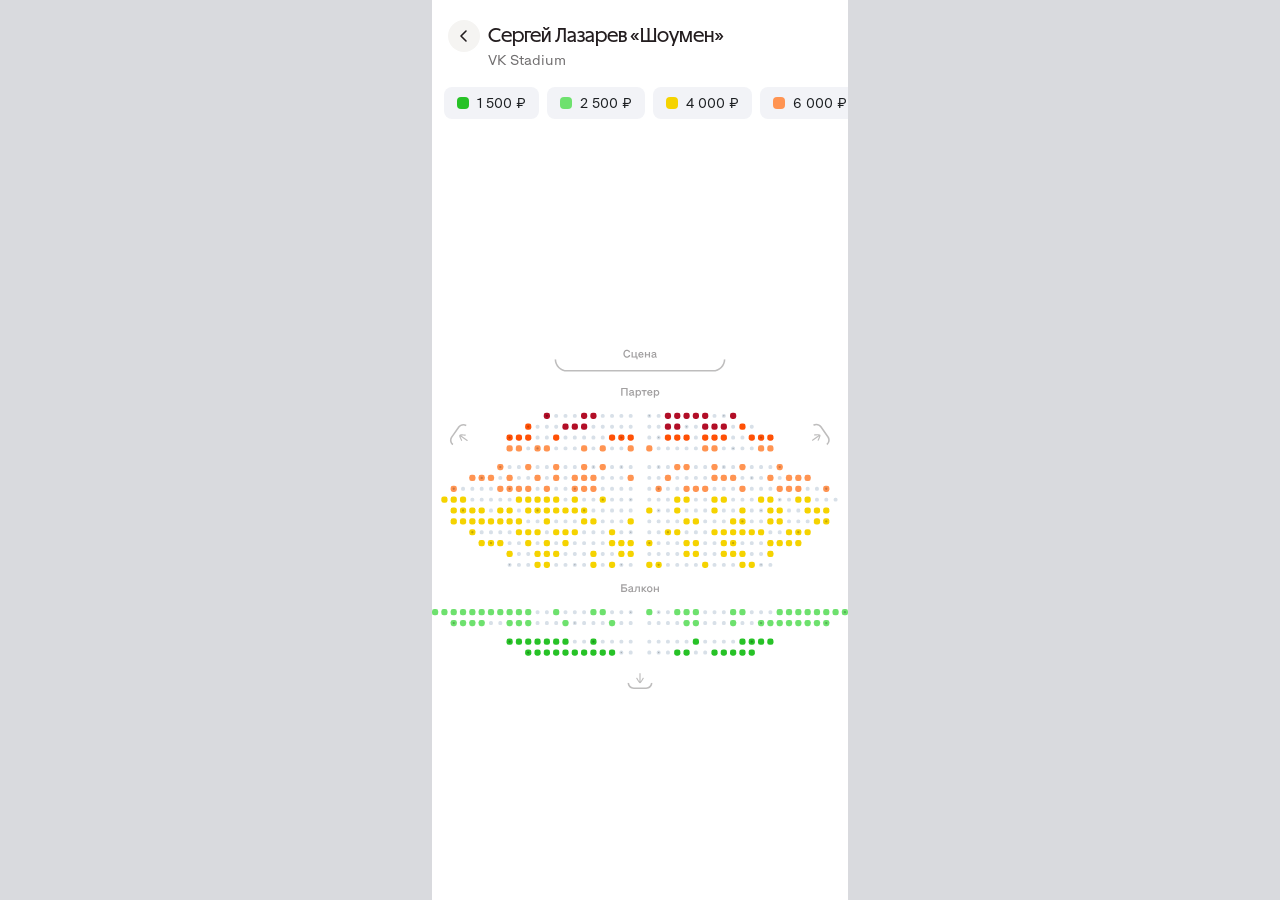
==== svklimenk3/index.html @ 6ba96b90 "Кружки на креслах с фото; копия прототипа в svklimenk3/ с фильтрами по ценам - js/photo-map.js: на к" ====
<!doctype html>
<html lang="ru">
<head>
    <meta charset="utf-8">
    <title>Схема зала — TLND-15971</title>
    <meta name="viewport" content="width=device-width, initial-scale=1, maximum-scale=1, user-scalable=no">
    <link rel="stylesheet" href="css/colors_and_type.css">
    <link rel="stylesheet" href="css/styles.css">
    <link rel="stylesheet" href="css/photos.css">
</head>
<body>
<div class="app">
    <!-- 1. Шапка -->
    <header class="header">
        <!-- заголовок -->
        <div class="title">
            <button class="icon-btn" type="button" aria-label="Назад"></button>
            <div class="title-text">
                <div class="ttl"></div>
                <div class="sub"></div>
            </div>
        </div>
        <!-- легенда цен = фильтр по ценам -->
        <div class="legend"></div>
    </header>

    <!-- 2. Схема зала (пан/зум) -->
    <div class="map-viewport">
        <div class="map-content">
            <!-- инлайн-SVG схемы инжектится из assets/hall.svg (вектор в DOM) -->
            <div class="hall-svg" role="img" aria-label="Схема зала"></div>
        </div>
    </div>

    <!-- 3. Шторка заказа: свёрнута — итог и «Оформить»; развёрнута — событие и список билетов над затемнением -->
    <div class="sheet-scrim"></div>
    <div class="sheet is-hidden">
        <div class="sheet-details">
            <div class="sheet-details-in">
                <button class="sheet-close" type="button" aria-label="Свернуть"></button>
                <div class="sheet-head">
                    <div class="sheet-title"></div>
                    <div class="sheet-meta">
                        <div class="sheet-date"></div>
                        <div class="sheet-venue"></div>
                    </div>
                </div>
                <div class="sheet-list"></div>
            </div>
        </div>
        <div class="sheet-total">
            <button class="sheet-sum" type="button" aria-expanded="false">
                <span class="sheet-tickets">
                    <span class="sheet-ico"></span>
                    <span class="sheet-count"></span>
                    <span class="sheet-chevron"></span>
                </span>
                <span class="sheet-amount"></span>
            </button>
            <button class="sheet-pay" type="button"><span>Оформить</span></button>
        </div>
    </div>
</div>

<script type="module" src="js/main.js"></script>
</body>
</html>
---- svklimenk3/css/colors_and_type.css ----
/* ============================================================
   Granit Design System — Foundation tokens (Light)
   Source: skill-granit-library/DESIGN.md (Granit Base Figma)
   ============================================================ */

/* ---------- Fonts ---------- */
@font-face {
  font-family: "Tercia";
  src: url("../fonts/Tercia-Light.otf") format("opentype");
  font-weight: 300;
  font-style: normal;
  font-display: swap;
}
@font-face {
  font-family: "Tercia";
  src: url("../fonts/Tercia-Regular.otf") format("opentype");
  font-weight: 400;
  font-style: normal;
  font-display: swap;
}
@font-face {
  font-family: "Statika";
  src: url("../fonts/Statika-Light.otf") format("opentype");
  font-weight: 300;
  font-style: normal;
  font-display: swap;
}
@font-face {
  font-family: "Statika";
  src: url("../fonts/Statika-Regular.otf") format("opentype");
  font-weight: 400;
  font-style: normal;
  font-display: swap;
}
@font-face {
  font-family: "Statika";
  src: url("../fonts/Statika-Medium.otf") format("opentype");
  font-weight: 500;
  font-style: normal;
  font-display: swap;
}
@font-face {
  font-family: "Statika";
  src: url("../fonts/Statika-Bold.otf") format("opentype");
  font-weight: 700;
  font-style: normal;
  font-display: swap;
}
@font-face {
  font-family: "Statika";
  src: url("../fonts/Statika-Black.otf") format("opentype");
  font-weight: 900;
  font-style: normal;
  font-display: swap;
}

:root {
  /* ---------- Font families ---------- */
  --font-serif: "Tercia", "Lora", Georgia, "Times New Roman", serif;
  --font-sans:  "Statika", "Inter", "Helvetica Neue", Arial, sans-serif;

  /* ---------- Text (Light) ---------- */
  --text-primary:           #231d1f;
  --text-secondary:         #706e6f;
  --text-tertiary:          #a2a0a1;
  --text-inverted:          #fafafa;
  --text-positive:          #2ab22a;
  --text-negative:          #e5402e;
  --text-warning:           #f59400;
  --text-link:              #208ef5;
  --text-link-inverted:     #5abefa;
  --text-secondary-link:    #706e6f;

  /* ---------- Background (Light) ---------- */
  --bg-primary:             #ffffff;
  --bg-primary-elevated:    #fafafa;
  --bg-secondary:           #f5f4f2;
  --bg-secondary-elevated:  #ffffff;
  --bg-modal:               #ffffff;
  --bg-inverted:            #231d1f;
  --bg-overlay:             rgba(15, 15, 15, 0.50);
  --bg-stroke:              rgba(162, 162, 162, 0.50);
  --bg-stroke-disabled:     rgba(162, 162, 162, 0.25);

  /* ---------- Brand ---------- */
  --brand-mts:              #ff0032;
  --brand-mts-money:        #8f8fff;
  --brand-mts-money-text:   #7878d6;
  --brand-mts-money-stroke: #e3e3ff;

  /* Ticketland brand gradient (cover, hero) */
  --brand-grad-cover:       linear-gradient(90deg, #7d0a5f 0%, #c30a57 100%);
  --brand-grad-hero:        linear-gradient(135deg, #4e0a76 0%, #c30a57 45%, #ff5005 100%);
  --brand-pink:             #c30a57;
  --brand-plum:             #7d0a5f;
  --brand-wine:             #2d0514;

  /* ---------- Icons (Light) ---------- */
  --icon-primary:           #231d1f;
  --icon-secondary:         #a2a0a1;
  --icon-tertiary:          #bebdbd;
  --icon-inverted:          #fafafa;

  /* ---------- Controls (Light) ---------- */
  --ctrl-primary:           #ff5005; /* CTA orange */
  --ctrl-primary-hover:     #ff6a2b;
  --ctrl-primary-press:     #c32d0a;
  --ctrl-secondary:         #f5f4f2;
  --ctrl-secondary-hover:   #ececea;
  --ctrl-active:            #2d0514;
  --ctrl-inactive:          rgba(162, 160, 161, 0.20);
  --ctrl-stroke:            #a2a0a1;
  --ctrl-alternative:       #ffffff;

  /* ---------- Accent (Light) ---------- */
  --accent-active:          #0887ff;
  --accent-positive:        #27c227;
  --accent-warning:         #fa9b0a;
  --accent-negative:        #ff5005;

  /* ---------- Badges (Light) ---------- */
  --badge-neutral:          #f5f4f2;
  --badge-sapphire:         #bfebff;
  --badge-emerald:          #c1f5c1;
  --badge-citrine:          #fff3a6;
  --badge-garnet:           #ffccd4;
  --badge-amethyst:         #dec5ed;
  --badge-topaz:            #fae7d2;
  --badge-ruby:             #e5beda;
  --badge-amber:            #ebcec0;
  --badge-light:            rgba(242, 243, 247, 0.70);
  --badge-dark:             rgba(42, 42, 42, 0.50);

  /* ---------- Constant scale (used in charts & illustration) ---------- */
  --gs-900: #000000; --gs-800: #1d2023; --gs-700: #2c3135; --gs-600: #434a51;
  --gs-500: #626c77; --gs-400: #969fa8; --gs-300: #bbc1c7; --gs-200: #e2e5eb;
  --gs-100: #f2f3f7; --gs-0:   #ffffff;

  --ruby-900:  #7d0a5f; --ruby-700: #a80d80; --ruby-500: #e317b7; --ruby-300: #e06ec3; --ruby-100: #e5beda;
  --gar-900:   #6e140f; --gar-700:  #b20e27; --gar-500:  #e32441; --gar-300:  #f591a0; --gar-100:  #ffccd4;
  --amb-900:   #8e2209; --amb-700:  #c32d0a; --amb-500:  #ff5005; --amb-300:  #ff9452; --amb-100:  #ebcec0;
  --top-900:   #743c0c; --top-700:  #b86404; --top-500:  #fa9b0a; --top-300:  #f0bf87; --top-100:  #fae7d2;
  --cit-900:   #765e0a; --cit-700:  #c29500; --cit-500:  #f5d300; --cit-300:  #ffe64b; --cit-100:  #fff3a6;
  --eme-900:   #1c631c; --eme-700:  #289a28; --eme-500:  #27c227; --eme-300:  #6ee16e; --eme-100:  #c1f5c1;
  --sap-900:   #0d4d73; --sap-700:  #0277bd; --sap-500:  #0887ff; --sap-300:  #5abefa; --sap-100:  #bfebff;
  --ame-900:   #4e0a76; --ame-700:  #7304b5; --ame-500:  #a000ff; --ame-300:  #bc7be3; --ame-100:  #dec5ed;

  /* ---------- Brand gradients ---------- */
  --grad-garnet-darker:    linear-gradient(135deg, #2d0514 0%, #b20e27 100%);
  --grad-amber-darker:     linear-gradient(135deg, #2d0514 0%, #c32d0a 100%);
  --grad-ruby-amber:       linear-gradient(135deg, #7d0a5f 0%, #c32d0a 100%);
  --grad-amethyst-amber:   linear-gradient(135deg, #a000ff 0%, #ff5005 100%);
  --grad-amethyst-garnet:  linear-gradient(135deg, #a000ff 0%, #f591a0 100%);
  --grad-ruby-garnet:      linear-gradient(135deg, #e317b7 0%, #f591a0 100%);
  --grad-amber:            linear-gradient(135deg, #c32d0a 0%, #ff9452 100%);
  --grad-amber-topaz-dark: linear-gradient(135deg, #ff5005 0%, #fa9b0a 100%);
  --grad-amber-topaz-lt:   linear-gradient(135deg, #ff9452 0%, #f0c887 50%, #fae7d2 100%);
  --grad-garnet-citrine:   linear-gradient(135deg, #f591a0 0%, #ffe64b 100%);
  --grad-topaz-citrine:    linear-gradient(135deg, #fa9b0a 0%, #ffe64b 50%, #fff3a6 100%);
  --grad-citrine:          linear-gradient(135deg, #ffe64b 0%, #fff3a6 100%);
  --grad-topaz:            linear-gradient(135deg, #f0c887 0%, #fae7d2 100%);
  --grad-topaz-lighter:    linear-gradient(135deg, #fae7d2 0%, #fdf9f5 100%);

  /* ---------- Shadows (2-layer; base #231d1f) ---------- */
  --shadow-lowest:        0 4px 16px 0 rgba(35,29,31,0.04), 0 0 6px 0 rgba(35,29,31,0.04);
  --shadow-low:           0 8px 20px 0 rgba(35,29,31,0.06), 0 4px 24px 0 rgba(35,29,31,0.04);
  --shadow-middle:        0 8px 20px 0 rgba(35,29,31,0.06), 0 4px 24px 0 rgba(35,29,31,0.04);
  --shadow-high:          0 18px 20px 0 rgba(35,29,31,0.08), 0 6px 24px 0 rgba(35,29,31,0.06);
  --shadow-upper-middle:  0 -8px 24px 0 rgba(35,29,31,0.06), 0 -2px 24px 0 rgba(35,29,31,0.04);

  /* ---------- Radii ---------- */
  --r-2:   2px;   /* favicon glyph chip */
  --r-4:   4px;
  --r-8:   8px;
  --r-12: 12px;   /* small cards, inputs */
  --r-16: 16px;   /* event/movie cards */
  --r-20: 20px;
  --r-24: 24px;   /* modals, banners */
  --r-32: 32px;
  --r-full: 9999px; /* pill buttons, badges, search */

  /* ---------- Spacing scale (multiples of 4) ---------- */
  --s-2:  2px;  --s-4:  4px;  --s-6:  6px;  --s-8:  8px;
  --s-12: 12px; --s-16: 16px; --s-20: 20px; --s-24: 24px;
  --s-32: 32px; --s-40: 40px; --s-48: 48px; --s-56: 56px;
  --s-64: 64px; --s-80: 80px; --s-96: 96px; --s-120: 120px;

  /* ---------- Background blur ---------- */
  --blur-overlay: 50px;   /* full-page overlays */
  --blur-chip:    15px;   /* badges, floating buttons */

  /* ---------- Layout grid ---------- */
  --grid-desktop-max: 1920px;
  --grid-desktop-cols: 12;
  --grid-desktop-gutter: 36px;
  --grid-mobile-gutter: 16px;
  --grid-mobile-margin: 16px;

  /* ---------- Type tokens (Desktop) ---------- */
  --fs-h1: 56px;    --lh-h1: 63px;
  --fs-h2: 40px;    --lh-h2: 45px;
  --fs-h3: 24px;    --lh-h3: 27px;
  --fs-h4: 20px;    --lh-h4: 22.5px;
  --fs-sub: 20px;   --lh-sub: 30px;
  --fs-p1: 20px;    --lh-p1: 30px;
  --fs-p2: 16px;    --lh-p2: 24px;
  --fs-p3: 14px;    --lh-p3: 21px;
  --fs-c1: 12px;    --lh-c1: 18px;
  --fs-c2: 10px;    --lh-c2: 15px;
  --fs-promo1: 88px; --lh-promo1: 99px;
  --fs-promo2: 72px; --lh-promo2: 81px;
  --fs-promo3: 56px; --lh-promo3: 63px;
}

/* Mobile overrides (apply with media query when needed) */
@media (max-width: 768px) {
  :root {
    --fs-h1: 32px;  --lh-h1: 40px;
    --fs-h2: 24px;  --lh-h2: 27px;
    --fs-sub: 16px; --lh-sub: 24px;
  }
}

/* ============================================================
   Semantic typography classes (use directly or @extend)
   ============================================================ */
.gr-h1, h1 {
  font-family: var(--font-serif);
  font-weight: 400;
  font-size: var(--fs-h1);
  line-height: var(--lh-h1);
  color: var(--text-primary);
  letter-spacing: 0;
  margin: 0;
}
.gr-h2, h2 {
  font-family: var(--font-serif);
  font-weight: 400;
  font-size: var(--fs-h2);
  line-height: var(--lh-h2);
  color: var(--text-primary);
  margin: 0;
}
.gr-h3, h3 {
  font-family: var(--font-sans);
  font-weight: 500;
  font-size: var(--fs-h3);
  line-height: var(--lh-h3);
  letter-spacing: -0.5px;
  color: var(--text-primary);
  margin: 0;
}
.gr-h4, h4 {
  font-family: var(--font-sans);
  font-weight: 500;
  font-size: var(--fs-h4);
  line-height: var(--lh-h4);
  letter-spacing: -0.5px;
  color: var(--text-primary);
  margin: 0;
}
.gr-subtitle, .gr-sub-reg {
  font-family: var(--font-sans);
  font-weight: 400;
  font-size: var(--fs-sub);
  line-height: var(--lh-sub);
  color: var(--text-primary);
}
.gr-sub-med {
  font-family: var(--font-sans);
  font-weight: 500;
  font-size: var(--fs-sub);
  line-height: var(--lh-sub);
  color: var(--text-primary);
}
.gr-p1     { font: 400 var(--fs-p1)/var(--lh-p1) var(--font-sans); color: var(--text-primary); }
.gr-p1-med { font: 500 var(--fs-p1)/var(--lh-p1) var(--font-sans); color: var(--text-primary); }
.gr-p2, p  { font: 400 var(--fs-p2)/var(--lh-p2) var(--font-sans); color: var(--text-primary); margin: 0; }
.gr-p2-med { font: 500 var(--fs-p2)/var(--lh-p2) var(--font-sans); color: var(--text-primary); }
.gr-p3     { font: 400 var(--fs-p3)/var(--lh-p3) var(--font-sans); color: var(--text-primary); }
.gr-p3-med { font: 500 var(--fs-p3)/var(--lh-p3) var(--font-sans); color: var(--text-primary); }

.gr-c1     { font: 400 var(--fs-c1)/var(--lh-c1) var(--font-sans); color: var(--text-secondary); }
.gr-c1-med { font: 500 var(--fs-c1)/var(--lh-c1) var(--font-sans); color: var(--text-primary); }
.gr-c2     { font: 400 var(--fs-c2)/var(--lh-c2) var(--font-sans); color: var(--text-secondary); }
.gr-c2-med { font: 500 var(--fs-c2)/var(--lh-c2) var(--font-sans); color: var(--text-primary); letter-spacing: 0.02em; }

/* Tercia "Accent" — same sizes as P1-P3 but serif */
.gr-a1 { font: 400 var(--fs-p1)/var(--lh-p1) var(--font-serif); color: var(--text-primary); }
.gr-a2 { font: 400 var(--fs-p2)/var(--lh-p2) var(--font-serif); color: var(--text-primary); }
.gr-a3 { font: 400 var(--fs-p3)/var(--lh-p3) var(--font-serif); color: var(--text-primary); }

/* Uppercase variants — short labels only */
.gr-upp { text-transform: uppercase; letter-spacing: 0.02em; }

/* Promo (DEPRECATED — only for legacy hero blocks) */
.gr-promo1 { font: 400 var(--fs-promo1)/var(--lh-promo1) var(--font-serif); color: var(--text-primary); }
.gr-promo2 { font: 400 var(--fs-promo2)/var(--lh-promo2) var(--font-serif); color: var(--text-primary); }
.gr-promo3 { font: 400 var(--fs-promo3)/var(--lh-promo3) var(--font-serif); color: var(--text-primary); }

/* Base body */
html, body {
  font-family: var(--font-sans);
  color: var(--text-primary);
  background: var(--bg-primary);
  -webkit-font-smoothing: antialiased;
  text-rendering: optimizeLegibility;
}
a { color: var(--text-link); text-decoration: none; }
a:hover { text-decoration: underline; }
---- svklimenk3/css/styles.css ----
/* ============================================================
   Hall — схема зала (TLND-15971)
   Мобильный лейаут, max-width 416px, fluid.
   Значения из Figma (4902-80250) + токены Granit (colors_and_type.css).
   ============================================================ */

*, *::before, *::after { box-sizing: border-box; }

html, body {
    margin: 0;
    background: #d9dade;                 /* фон вокруг «телефона» */
    font-family: var(--font-sans);
    color: var(--text-primary);
    /* сглаживание шрифта на весь текст прототипа: свойства наследуются от корня, нигде не перебиваются */
    -webkit-font-smoothing: antialiased;
    -moz-osx-font-smoothing: grayscale;
    text-rendering: optimizeLegibility;
}

/* ---------- Каркас экрана ---------- */
.app {
    position: relative;
    width: 100%;
    max-width: 416px;
    height: 100dvh;
    margin: 0 auto;
    background: var(--bg-primary);
    display: flex;
    flex-direction: column;
    overflow: hidden;
    /* без внешней тени/свечения — в Figma её нет (пиксель-перфект) */
}

/* ============================================================
   1. Шапка
   ============================================================ */
/* Шапка — ПЛАВАЮЩИЙ оверлей над схемой (как шторка z16): схема уходит ПОД
   неё и заполняет весь вьюпорт. Абсолют сверху, непрозрачный фон. */
.header {
    position: absolute;
    top: 0;
    left: 0;
    right: 0;
    z-index: 5;
    background: var(--bg-primary);
    display: flex;
    flex-direction: column;
    gap: 16px;
    padding-bottom: 8px;
}

/* ---- 1.1 Заголовок ---- */
.title {
    display: flex;
    gap: 8px;
    align-items: flex-start;
    padding: 20px 16px 0;
    min-width: 0;
}
.icon-btn {
    flex: 0 0 auto;
    width: 32px;
    height: 32px;
    border: 0;
    padding: 0;
    border-radius: 999px;
    background: var(--ctrl-secondary);
    color: var(--icon-primary);
    display: inline-flex;
    align-items: center;
    justify-content: center;
    cursor: pointer;
    -webkit-tap-highlight-color: transparent;
    transition: background-color 150ms ease-out;
}
.icon-btn:active { background: var(--ctrl-secondary-hover); }

.title-text {
    flex: 1 1 auto;
    min-width: 0;
    display: flex;
    flex-direction: column;
    gap: 0;
}

/* заголовок — развёрнутый (serif, A1 20/30) */
.ttl {
    font-family: var(--font-serif);
    font-weight: 400;
    font-size: var(--fs-p1);          /* 20px */
    line-height: var(--lh-p1);        /* 30px */
    color: var(--text-primary);
    overflow: hidden;
    text-overflow: ellipsis;
    white-space: nowrap;
    flex: 0 1 auto;
    min-width: 0;
}

/* подзаголовок — площадка (P3 14/21) */
.sub {
    font: 400 var(--fs-p3)/var(--lh-p3) var(--font-sans);
    color: var(--text-secondary);
    overflow: hidden;
    text-overflow: ellipsis;
    white-space: nowrap;
}

/* ---- 1.2 Легенда цен (Hall price filter) ---- */
.legend {
    display: flex;
    flex-wrap: nowrap;
    gap: 8px;
    overflow-x: auto;
    scrollbar-width: none;
    padding: 0 12px 8px;
    scroll-padding-left: 12px;
}
.legend::-webkit-scrollbar { display: none; }
.legend .pill {
    flex: 0 0 auto;
    display: inline-flex;
    align-items: center;
    gap: 8px;
    height: 32px;
    padding: 8px 12px;
    background: #f2f3f7;                 /* background/secondary (MTS scale) */
    border: 1.5px solid transparent;    /* место под цветную обводку активной пилюли */
    border-radius: 8px;
    font: 400 14px/20px var(--font-sans);
    color: #1d2023;
    white-space: nowrap;
    cursor: pointer;                    /* пилюля = кликабельный фильтр цены */
    -webkit-tap-highlight-color: transparent;
    -webkit-appearance: none;
    appearance: none;
    transition: background 160ms cubic-bezier(0.2, 0, 0, 1),
                border-color 160ms cubic-bezier(0.2, 0, 0, 1);
}
/* Активный фильтр: цветная обводка в цвет тира (--ring), светлый фон. */
.legend .pill.active {
    background: #fff;
    border-color: var(--ring);
}
.legend .pill .sw {
    width: 12px;
    height: 12px;
    border-radius: 4px;
    flex: 0 0 auto;
}

/* ============================================================
   2. Схема зала (пан/зум)
   ============================================================ */
/* Схема — слой на ВЕСЬ вьюпорт (край в край, полная ширина и высота),
   абсолют inset:0, ПОД оверлеями (шапка z5, шторка z16). */
.map-viewport {
    position: absolute;
    inset: 0;
    z-index: 1;
    overflow: hidden;
    background: var(--bg-primary);
    touch-action: none;
    cursor: grab;
}
.map-viewport.grabbing { cursor: grabbing; }
.map-content {
    /* COVER: коробка заполняет весь вьюпорт; SVG внутри заполняет коробку.
       Аспект окна viewBox = аспекту коробки (считает JS) → SVG заполняет слой
       без леттербокса. Зум/пан идут через viewBox инлайн-SVG, а НЕ через CSS
       transform — здесь НЕТ will-change/translateZ/transform, иначе слой
       промоутится в GPU-текстуру и вектор мылит на зуме (композитинг). */
    position: absolute;
    inset: 0;
}
.map-content .hall-svg { display: block; width: 100%; height: 100%; }
/* инлайн-SVG схемы: заполняет box; зум через viewBox → всегда вектор */
.map-content .hall-svg svg {
    display: block;
    width: 100%;
    height: 100%;
    user-select: none;
    pointer-events: none;
}

/* --- Фильтр цены: бледнение невыбранных мест ---
   Активен ≥1 тир → на <svg> класс .filtering (см. updateFade в js/main.js).
   Бледнеют базовые 8×8-места схемы: доступные НЕ активных тиров и ВСЕ
   занятые (у занятого — оба rect: заливка + белая обводка, обе width=8),
   и вместе с ними кружки фото на этих креслах (.photo-dots).
   Места активного тира помечены .tier-active → остаются в полном цвете;
   их кружки закрыты увеличенными копиями, у копий свой кружок.
   Слои увеличения (.filter-layer) и выбора (.sel-layer) из бледнения ИСКЛЮЧЕНЫ,
   поэтому увеличенные копии и оранжевый маркер выбора не приглушаются. */
.map-content .hall-svg svg rect[width="8"],
.map-content .hall-svg svg .photo-dots circle { transition: opacity .18s ease; }
.map-content .hall-svg svg.filtering rect[width="8"],
.map-content .hall-svg svg.filtering .photo-dots circle { opacity: .25; }
.map-content .hall-svg svg.filtering rect[width="8"].tier-active { opacity: 1; }
.map-content .hall-svg svg.filtering .filter-layer rect[width="8"],
.map-content .hall-svg svg.filtering .sel-layer rect[width="8"] { opacity: 1; }

/* ============================================================
   3. Шторка заказа (Figma bottomsheet 4337:28517)
   ============================================================ */
.sheet-scrim {
    position: absolute;
    inset: 0;
    z-index: 15;
    background: rgba(29, 32, 35, .4);       /* Background/Overlay #1D202366 */
    opacity: 0;
    visibility: hidden;
    transition: opacity 250ms cubic-bezier(.2, .8, .2, 1), visibility 0s linear 250ms;
}
.sheet-scrim.is-shown {
    opacity: 1;
    visibility: visible;
    transition: opacity 250ms cubic-bezier(.2, .8, .2, 1), visibility 0s;
}

.sheet {
    position: absolute;
    left: 0;
    right: 0;
    bottom: 0;
    z-index: 16;
    display: flex;
    flex-direction: column;
    background: var(--bg-modal);
    border-radius: var(--r-16) var(--r-16) 0 0;
    box-shadow: 0 -8px 24px rgba(0, 0, 0, .06), 0 -2px 24px rgba(0, 0, 0, .04);   /* Shadows/Upper-middle */
    color: var(--gs-800);                   /* Text/Primary #1D2023 */
    touch-action: none;                     /* свайп вниз ловит js */
    transition: transform 250ms cubic-bezier(.2, .8, .2, 1), visibility 0s;
}
/* пустой заказ: шторка уезжает вниз целиком вместе с тенью (тень выходит на 32 px над краем) */
.sheet.is-hidden {
    transform: translateY(calc(100% + 32px));
    visibility: hidden;
    transition: transform 250ms cubic-bezier(.2, .8, .2, 1), visibility 0s linear 250ms;
}
.sheet.is-dragging { transition: none; }

/* верх развёрнутой шторки: высоту ставит js, в свёрнутой 0 */
.sheet-details {
    flex: 0 0 auto;
    height: 0;
    overflow: hidden;
    transition: height 250ms cubic-bezier(.2, .8, .2, 1);
}
.sheet-details-in {
    position: relative;                     /* опора крестика закрытия */
    height: 100%;
    display: flex;
    flex-direction: column;
    padding: 24px 20px 0;
}
.sheet-close {
    position: absolute;
    top: 20px;
    right: 20px;
    width: 32px;
    height: 32px;
    padding: 0;
    border: 0;
    border-radius: 6px;
    background: var(--gs-100);              /* Controls/Tertiary Active #F2F3F7 */
    display: flex;
    align-items: center;
    justify-content: center;
    cursor: pointer;
    -webkit-tap-highlight-color: transparent;
}
.sheet-head {
    flex: 0 0 auto;
    display: flex;
    flex-direction: column;
    gap: 2px;
    padding-bottom: 4px;
}
.sheet-title { font: 500 20px/24px var(--font-sans); }   /* H1 Mobile Comp */
.sheet-meta  { font: 400 17px/24px var(--font-sans); }   /* P1 Regular Comp */
/* только сжимается, не растягивается: иначе scrollHeight списка равен высоте шторки,
   и после удаления строки js не увидел бы, что содержимое стало ниже */
.sheet-list {
    flex: 0 1 auto;
    min-height: 0;
    overflow: hidden;
}
/* билеты не влезли в высоту шторки: список прокручивается сам. Только по классу: прокручиваемый
   блок с pan-y забирает вертикальный жест у браузера, и свайп шторки из списка оборвался бы pointercancel */
.sheet-list.is-scroll {
    overflow-y: auto;
    touch-action: pan-y;
}
.sheet-row {
    display: flex;
    align-items: flex-end;
    gap: 16px;
    padding: 12px 0;
    box-shadow: inset 0 -1px 0 rgba(188, 195, 208, .5);   /* Background/Stroke #BCC3D080, внутри высоты строки */
    transition: opacity 150ms ease-out;
}
.sheet-row:last-child { box-shadow: none; }
.sheet-row.is-leaving { opacity: 0; pointer-events: none; }
.sheet-seat { flex: 1 1 0; min-width: 0; font: 400 17px/24px var(--font-sans); }
.sheet-row-end { flex: 0 0 auto; display: flex; align-items: flex-end; gap: 8px; }
.sheet-price { font: 500 17px/24px var(--font-sans); white-space: nowrap; }
.sheet-clear {
    position: relative;
    flex: 0 0 auto;
    width: 24px;
    height: 24px;
    padding: 0;
    border: 0;
    background: transparent;
    display: block;
    cursor: pointer;
    -webkit-tap-highlight-color: transparent;
}
.sheet-clear::after { content: ''; position: absolute; inset: -10px; }   /* зона касания 44 × 44, глазу не видна */
.sheet-close svg, .sheet-clear svg, .sheet-ico svg, .sheet-chevron svg { display: block; }

/* итог: одинаков в свёрнутой и развёрнутой шторке, высота 124 */
.sheet-total {
    position: relative;
    flex: 0 0 auto;
    display: flex;
    flex-direction: column;
    gap: 16px;
    padding: 20px;
}
/* разделитель над итогом — только в развёрнутой; лежит на 1 px выше блока, как в макете */
.sheet-total::before {
    content: '';
    position: absolute;
    left: 0;
    right: 0;
    top: -1px;
    height: 1px;
    background: rgba(188, 195, 208, .5);
    opacity: 0;
    transition: opacity 250ms cubic-bezier(.2, .8, .2, 1);
}
.sheet.is-open .sheet-total::before { opacity: 1; }
.sheet-sum {
    display: flex;
    align-items: flex-start;
    justify-content: space-between;
    width: 100%;
    height: 24px;
    padding: 0;
    border: 0;
    background: transparent;
    color: inherit;
    cursor: pointer;
    -webkit-tap-highlight-color: transparent;
}
.sheet-tickets { display: flex; align-items: center; gap: 4px; font: 400 17px/24px var(--font-sans); white-space: nowrap; }
.sheet-ico     { width: 24px; height: 24px; }
.sheet-chevron { width: 16px; height: 16px; }
.sheet-amount  { font: 500 17px/24px var(--font-sans); white-space: nowrap; }
.sheet-pay {
    width: 100%;
    min-width: 256px;
    height: 44px;
    padding: 0 12px;
    border: 0;
    border-radius: var(--r-8);
    background: var(--brand-mts);           /* Controls/Primary Active #FF0032 */
    color: var(--gs-0);                     /* Constant/Greyscale 0 #FFFFFF */
    display: flex;
    align-items: center;
    justify-content: center;
    font: 500 17px/24px var(--font-sans);
    cursor: pointer;
    -webkit-tap-highlight-color: transparent;
}
.sheet-pay span { padding: 10px 8px; }
---- svklimenk3/css/photos.css ----
/* ============================================================
   Подсветка кресла и лайтбокс с фото.
   Подключается после css/styles.css.
   ============================================================ */

/* ---------- Подсветка кресла после «Показать на схеме»: контур в форме кресла цветом кресла и один ореол.
   color на .seat-hl ставит js: заливка кресла, оранжевый маркера у кресла в заказе.
   Середина прозрачная — белый зазор между креслом и контуром это просвет схемы.
   Касаний не принимает: тап сквозь контур — тап по креслу под ним.
   Размер и радиус угла контура — инлайн из js ---------- */
.seat-hl {
    position: absolute;
    left: 0;
    top: 0;
    pointer-events: none;
}
.seat-hl-ring,
.seat-hl-halo {
    position: absolute;
    left: 0;
    top: 0;
    box-sizing: border-box;
    border: 3px solid currentColor;   /* = HL_LINE в photo-map.js */
    transform: translate(-50%, -50%);
}
.seat-hl-halo { opacity: 0; }

/* ---------- Строка для экранного диктора: в раскладке не видна ---------- */
.photo-sr {
    position: absolute;
    width: 1px;
    height: 1px;
    margin: -1px;
    overflow: hidden;
    clip-path: inset(50%);
    white-space: nowrap;
}

/* ---------- Карточка выбранного места — макет «seat-preview», инстанс «Ticket preview» 4570:16932.
   Компонент 4569:16646: 328×80 в кадре 360 с отступами 16 — тянется по ширине экрана. Шрифт Statika вместо MTS Compact.
   Над свёрнутой шторкой с зазором 16 (макет: низ карточки 660, верх шторки 676; = CARD_GAP в js/photo-ui.js); bottom ставит js.
   Слой 14: над схемой (1) и шапкой (5), под затемнением (15), шторкой (16) и лайтбоксом (20).
   Спрятана — сдвинута вниз на свою высоту и зазор: верх вровень с верхом шторки, карточка целиком
   за шторкой (124 > 80); visibility — иначе над шторкой выглядывала бы тень.
   Выезд и уход — кривая и длительность шторки (.sheet в css/styles.css); в макете движения нет.
   overflow не обрезается: зона касания крестика выходит за край карточки ---------- */
.seat-card {
    position: absolute;
    left: 16px;
    right: 16px;
    bottom: 0;                                                    /* js: высота свёрнутой шторки + 8 */
    z-index: 14;
    display: flex;
    align-items: center;
    height: 80px;
    border-radius: var(--r-16);
    background: var(--bg-modal);                                 /* Background/Modal #FFFFFF */
    box-shadow: 0 8px 16px 0 #0000000A, 0 4px 24px 0 #0000000F;   /* Shadows/Middle; --shadow-middle проекта другой */
    color: var(--gs-800);                                         /* Text/Primary #1D2023; --text-primary проекта другой */
    /* --seat-card-from — ещё ниже на путь выезжающей шторки: при первом билете карточка стартует вместе с ней */
    transform: translateY(calc(100% + 16px + var(--seat-card-from, 0px)));
    visibility: hidden;
    pointer-events: none;
    transition: transform 250ms cubic-bezier(.2, .8, .2, 1), visibility 0s linear 250ms;
}
/* выезд из-под шторки; --seat-card-ms — длительность: при первом билете дольше шторки на столько же,
   во сколько длиннее путь, — на старте карточка и шторка едут с одной скоростью */
.seat-card.is-shown {
    transform: none;
    visibility: visible;
    pointer-events: auto;
    transition:
        transform var(--seat-card-ms, 250ms) cubic-bezier(.2, .8, .2, 1),
        visibility 0s;
}
/* мгновенный уход: шторка уезжает целиком */
.seat-card.is-instant { transition: none; }

/* Превью 120×80 (3:2, как фото 1440×960), фон Hall preview #FFFFFF — кнопка открытия лайтбокса.
   Своего скругления у превью в макете нет: левые углы срезает скругление карточки 16 (overflow-clip карточки).
   У карточки overflow не обрезается — иначе обрезалась бы зона касания крестика, — поэтому срез повторён
   скруглением левых углов превью: высота превью равна высоте карточки, углы совпадают */
.seat-card-photo {
    position: relative;
    flex: none;
    width: 120px;
    height: 80px;
    margin: 0;
    padding: 0;
    border: 0;
    border-radius: var(--r-16) 0 0 var(--r-16);
    overflow: hidden;
    background: var(--gs-0);
    cursor: pointer;
    -webkit-tap-highlight-color: transparent;
}
.seat-card-img {
    display: block;
    width: 100%;
    height: 100%;
    object-fit: cover;
    pointer-events: none;
    -webkit-user-drag: none;
}
/* «Развернуть» 24 — в 8 от верхнего и правого края превью, Constant/Greyscale 0 #FFFFFF */
.seat-card-expand {
    position: absolute;
    top: 8px;
    right: 8px;
    width: 24px;
    height: 24px;
    color: var(--gs-0);
    pointer-events: none;
}
.seat-card-expand svg,
.seat-card-close svg { display: block; }

/* Тексты: по бокам 16, между строками 2; P2 Comp 14/20 */
.seat-card-info {
    flex: 1 0 0;
    min-width: 0;
    display: flex;
    flex-direction: column;
    gap: 2px;
    padding: 0 16px;
    font: 400 14px/20px var(--font-sans);   /* P2 Regular Comp: Statika вместо MTS Compact */
    overflow-wrap: anywhere;
}
.seat-card-section { font-weight: 500; }    /* P2 Medium Comp */

/* Крестик 24 — в 8 от верхнего и правого края карточки, Icons/Secondary #8D969F, токена нет */
.seat-card-close {
    position: absolute;
    top: 8px;
    right: 8px;
    width: 24px;
    height: 24px;
    margin: 0;
    padding: 0;
    border: 0;
    background: transparent;
    color: #8D969F;
    cursor: pointer;
    -webkit-tap-highlight-color: transparent;
}
.seat-card-close::after { content: ''; position: absolute; inset: -10px; }   /* зона касания 44 × 44, глазу не видна */

/* ---------- Лайтбокс с фото: на весь экран поверх шапки (z 5) и нижнего блока (z 4).
   Значения — фрейм lightbox макета; MTS Compact заменён на Statika с параметрами макета ---------- */
.lb {
    position: absolute;
    inset: 0;
    z-index: 20;
    display: flex;
    flex-direction: column;
    background: var(--gs-900);              /* #000000 — Constant/Greyscale 900 */
    touch-action: none;                     /* жесты на фото считает js */
    user-select: none;
    /* закрыт: прозрачный; visibility гаснет после ухода */
    opacity: 0;
    visibility: hidden;
    transition: opacity 200ms cubic-bezier(.4, 0, 1, 1), visibility 0s linear 200ms;
}
.lb.is-open {
    opacity: 1;
    visibility: visible;
    transition: opacity 200ms cubic-bezier(.2, .8, .2, 1), visibility 0s linear 0s;
}
.lb-top {
    display: flex;
    justify-content: flex-end;
    padding: 8px;
}
.lb-close,
.lb-arrow {
    display: flex;
    align-items: center;
    justify-content: center;
    width: 44px;
    height: 44px;
    margin: 0;
    padding: 0;
    border: 0;
    background: transparent;
    cursor: pointer;
    -webkit-tap-highlight-color: transparent;
}
.lb-close {
    border-radius: var(--r-8);
    color: var(--text-inverted);            /* #FAFAFA — Text/Inverted */
}
.lb-close svg,
.lb-arrow svg { display: block; }

.lb-stage {
    position: relative;
    flex: 1 0 0;
    min-height: 0;
    overflow: hidden;                       /* приближенное фото обрезается краями области */
}
.lb-track,
.lb-slide {
    position: absolute;
    inset: 0;
}
.lb-slide {
    display: flex;
    align-items: center;                    /* фото по центру области по вертикали */
}
.lb-photo {
    position: relative;
    width: 100%;
    aspect-ratio: 3 / 2;                    /* не по макету: 3:2, как сами фото 1440×960 — без обрезки (в макете 16:9) */
    border-radius: var(--r-8);
    overflow: hidden;
    transform-origin: 0 0;                  /* сдвиг и масштаб щипка считаются от левого верхнего угла */
}
.lb-photo.is-zoomed { border-radius: 0; }
.lb-img {
    display: block;
    width: 100%;
    height: 100%;
    object-fit: cover;                      /* фото 3:2 в рамке 3:2 не обрезается; картинка других пропорций заполнит рамку */
    pointer-events: none;
    -webkit-user-drag: none;
}

/* Стрелки: иконка 24 в 12 px от края, зона касания 44: (44 − 24) / 2 = 10, кнопка в 12 − 10 = 2 px от края */
.lb-arrow {
    position: absolute;
    top: 50%;
    margin-top: -22px;
    color: var(--gs-0);                     /* #FFFFFF — Constant/Greyscale 0 */
}
.lb-arrow--prev { left: 2px; }
.lb-arrow--next { right: 2px; }
.lb-arrow.is-edge { opacity: .5; cursor: default; }

/* Низ лайтбокса — макет, кадр 4417:12680 (состояния 4416:12158, 4416:12228, 4417:12642), ширина 360:
   Button group — сверху 16, по бокам 20, между подписью и кнопками 20; снизу 16 — нижний отступ Content.
   Подпись и кнопки тянутся по ширине рамки (в макете 320 = 360 − 2 × 20) */
.lb-bottom {
    display: flex;
    flex-direction: column;
    gap: 20px;
    padding: 16px 20px;
}
/* Info: слева секция и «Ряд N место M», справа статус по нижней строке; по бокам 8.
   min-width: 0 у колонок — длинная секция переносится, а не распирает лайтбокс */
.lb-info {
    display: flex;
    align-items: flex-end;
    justify-content: space-between;
    padding: 0 8px;
    color: var(--text-inverted);            /* #FAFAFA — Text/Inverted */
    font: 400 14px/20px var(--font-sans);   /* P2 Regular Comp 14/20: Statika вместо MTS Compact */
    overflow-wrap: anywhere;
}
.lb-place {
    display: flex;
    flex: 1 0 0;
    flex-direction: column;
    min-width: 0;
}
.lb-section { font-weight: 500; }           /* P2 Medium Comp 14/20: Statika вместо MTS Compact */
.lb-status {
    flex: 1 0 0;
    min-width: 0;
    font-weight: 500;                       /* P2 Medium Comp 14/20 */
    text-align: right;
}
/* «В корзине» — кадр 4417:12642, узел 4417:12653: Accent/Positive Inverted #74DF8B, токена в проекте нет */
.lb-status.is-cart { color: #74DF8B; }
/* Кнопки столбиком через 8 */
.lb-actions {
    display: flex;
    flex-direction: column;
    gap: 8px;
}
.lb-add,
.lb-remove,
.lb-show {
    width: 100%;
    height: 44px;
    margin: 0;
    padding: 0 18px;                        /* 10 кнопки + 8 содержимого */
    border: 0;
    border-radius: var(--r-8);
    font: 500 17px/24px var(--font-sans);   /* P1 Medium Comp 17/24: Statika вместо MTS Compact */
    cursor: pointer;
    -webkit-tap-highlight-color: transparent;
}
.lb-add[hidden],
.lb-remove[hidden] { display: none; }
/* «Добавить в корзину» — кадр «свободно» 4416:12169; те же цвета у «Оформить» (.sheet-pay в css/styles.css) */
.lb-add {
    background: var(--brand-mts);           /* Controls/Primary Active #FF0032 */
    color: var(--gs-0);                     /* Constant/Greyscale 0 #FFFFFF */
}
/* Неактивная — кадр «занято» 4416:12241: заливка Controls/Inactive #BCC3D080 (--ctrl-inactive проекта другой),
   текст Text/Tertiary #969FA8 (= --gs-400; --text-tertiary проекта другой), непрозрачность кнопки 0,6 */
.lb-add:disabled {
    background: #BCC3D080;
    color: var(--gs-400);
    opacity: .6;
    cursor: default;
}
/* «Убрать из корзины» — кадр «в корзине», инстанс 4417:12655: заливка Constant/Greyscale 0 #FFFFFF,
   текст Text/Primary #1D2023 (= --gs-800; --text-primary проекта другой) */
.lb-remove {
    background: var(--gs-0);
    color: var(--gs-800);
}
/* «Показать на схеме» — текстовая, кадр 4416:12187: без заливки, текст Text/Inverted #FAFAFA */
.lb-show {
    background: transparent;
    color: var(--text-inverted);
}
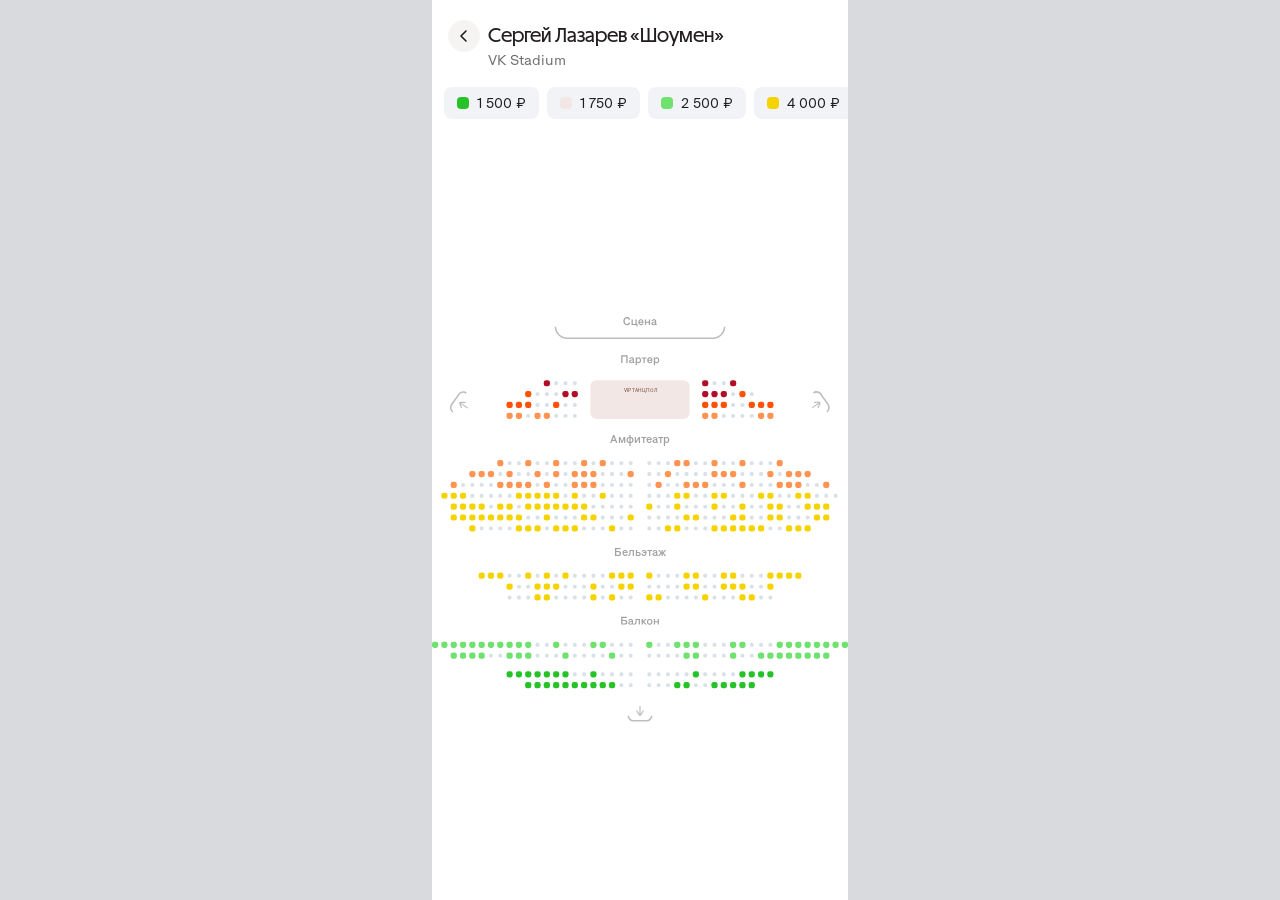
==== commit 14901705: "svklimenk3: секция «VIP Танцпол» с диалогом выбора количества, касания, стили по макету - Танцпол в " ====
--- a/svklimenk3/index.html
+++ b/svklimenk3/index.html
@@ -7,6 +7,7 @@
     <link rel="stylesheet" href="css/colors_and_type.css">
     <link rel="stylesheet" href="css/styles.css">
     <link rel="stylesheet" href="css/photos.css">
+    <link rel="stylesheet" href="css/seatless.css">
 </head>
 <body>
 <div class="app">
@@ -32,33 +33,10 @@
         </div>
     </div>
 
-    <!-- 3. Шторка заказа: свёрнута — итог и «Оформить»; развёрнута — событие и список билетов над затемнением -->
-    <div class="sheet-scrim"></div>
-    <div class="sheet is-hidden">
-        <div class="sheet-details">
-            <div class="sheet-details-in">
-                <button class="sheet-close" type="button" aria-label="Свернуть"></button>
-                <div class="sheet-head">
-                    <div class="sheet-title"></div>
-                    <div class="sheet-meta">
-                        <div class="sheet-date"></div>
-                        <div class="sheet-venue"></div>
-                    </div>
-                </div>
-                <div class="sheet-list"></div>
-            </div>
-        </div>
-        <div class="sheet-total">
-            <button class="sheet-sum" type="button" aria-expanded="false">
-                <span class="sheet-tickets">
-                    <span class="sheet-ico"></span>
-                    <span class="sheet-count"></span>
-                    <span class="sheet-chevron"></span>
-                </span>
-                <span class="sheet-amount"></span>
-            </button>
-            <button class="sheet-pay" type="button"><span>Оформить</span></button>
-        </div>
+    <!-- 3. Нижний блок: билеты + CTA -->
+    <div class="floating">
+        <div class="slider"><div class="slider-track"></div></div>
+        <button class="cta" type="button"></button>
     </div>
 </div>
 
--- a/svklimenk3/css/styles.css
+++ b/svklimenk3/css/styles.css
@@ -34,7 +34,7 @@
 /* ============================================================
    1. Шапка
    ============================================================ */
-/* Шапка — ПЛАВАЮЩИЙ оверлей над схемой (как шторка z16): схема уходит ПОД
+/* Шапка — ПЛАВАЮЩИЙ оверлей над схемой (как нижний блок z4): схема уходит ПОД
    неё и заполняет весь вьюпорт. Абсолют сверху, непрозрачный фон. */
 .header {
     position: absolute;
@@ -153,7 +153,7 @@
    2. Схема зала (пан/зум)
    ============================================================ */
 /* Схема — слой на ВЕСЬ вьюпорт (край в край, полная ширина и высота),
-   абсолют inset:0, ПОД оверлеями (шапка z5, шторка z16). */
+   абсолют inset:0, ПОД оверлеями (шапка z5, нижний блок z4). */
 .map-viewport {
     position: absolute;
     inset: 0;
@@ -186,194 +186,272 @@
 /* --- Фильтр цены: бледнение невыбранных мест ---
    Активен ≥1 тир → на <svg> класс .filtering (см. updateFade в js/main.js).
    Бледнеют базовые 8×8-места схемы: доступные НЕ активных тиров и ВСЕ
-   занятые (у занятого — оба rect: заливка + белая обводка, обе width=8),
-   и вместе с ними кружки фото на этих креслах (.photo-dots).
-   Места активного тира помечены .tier-active → остаются в полном цвете;
-   их кружки закрыты увеличенными копиями, у копий свой кружок.
+   занятые (у занятого — оба rect: заливка + белая обводка, обе width=8).
+   Места активного тира помечены .tier-active → остаются в полном цвете.
    Слои увеличения (.filter-layer) и выбора (.sel-layer) из бледнения ИСКЛЮЧЕНЫ,
    поэтому увеличенные копии и оранжевый маркер выбора не приглушаются. */
-.map-content .hall-svg svg rect[width="8"],
-.map-content .hall-svg svg .photo-dots circle { transition: opacity .18s ease; }
-.map-content .hall-svg svg.filtering rect[width="8"],
-.map-content .hall-svg svg.filtering .photo-dots circle { opacity: .25; }
+.map-content .hall-svg svg rect[width="8"] { transition: opacity .18s ease; }
+.map-content .hall-svg svg.filtering rect[width="8"] { opacity: .25; }
 .map-content .hall-svg svg.filtering rect[width="8"].tier-active { opacity: 1; }
 .map-content .hall-svg svg.filtering .filter-layer rect[width="8"],
 .map-content .hall-svg svg.filtering .sel-layer rect[width="8"] { opacity: 1; }
+/* Танцпол (.seatless) бледнеет так же, как места; при активном своём тире (.tier-active) — полный цвет */
+.map-content .hall-svg svg .seatless { transition: opacity .18s ease; }
+.map-content .hall-svg svg.filtering .seatless { opacity: .25; }
+.map-content .hall-svg svg.filtering .seatless.tier-active { opacity: 1; }
 
 /* ============================================================
-   3. Шторка заказа (Figma bottomsheet 4337:28517)
+   3. Нижний блок — билеты + CTA
    ============================================================ */
-.sheet-scrim {
-    position: absolute;
-    inset: 0;
-    z-index: 15;
-    background: rgba(29, 32, 35, .4);       /* Background/Overlay #1D202366 */
-    opacity: 0;
-    visibility: hidden;
-    transition: opacity 250ms cubic-bezier(.2, .8, .2, 1), visibility 0s linear 250ms;
-}
-.sheet-scrim.is-shown {
-    opacity: 1;
-    visibility: visible;
-    transition: opacity 250ms cubic-bezier(.2, .8, .2, 1), visibility 0s;
-}
-
-.sheet {
+/* Нижний блок — прозрачный оверлей над схемой (без белой подложки: низ схемы
+   виден под билетами/кнопкой). Карта под ним cover-заполняет полную высоту.
+   pointer-events: клики ловят только билеты/кнопка, пустоты — пропускают пан. */
+.floating {
     position: absolute;
     left: 0;
     right: 0;
     bottom: 0;
-    z-index: 16;
+    z-index: 4;
     display: flex;
     flex-direction: column;
-    background: var(--bg-modal);
-    border-radius: var(--r-16) var(--r-16) 0 0;
-    box-shadow: 0 -8px 24px rgba(0, 0, 0, .06), 0 -2px 24px rgba(0, 0, 0, .04);   /* Shadows/Upper-middle */
-    color: var(--gs-800);                   /* Text/Primary #1D2023 */
-    touch-action: none;                     /* свайп вниз ловит js */
-    transition: transform 250ms cubic-bezier(.2, .8, .2, 1), visibility 0s;
-}
-/* пустой заказ: шторка уезжает вниз целиком вместе с тенью (тень выходит на 32 px над краем) */
-.sheet.is-hidden {
-    transform: translateY(calc(100% + 32px));
-    visibility: hidden;
-    transition: transform 250ms cubic-bezier(.2, .8, .2, 1), visibility 0s linear 250ms;
-}
-.sheet.is-dragging { transition: none; }
-
-/* верх развёрнутой шторки: высоту ставит js, в свёрнутой 0 */
-.sheet-details {
+    /* «Bottomsheet / svklimenk3-cards» 4778:30275 (360×188): Tickets — сверху 16, слева 16, промежуток 8;
+       Button — сверху 16, по бокам 16, снизу 24. Отсюда: отступы блока 16 / 16 / 24, между лентой и кнопкой 16.
+       Заливки и подложки у компонента нет — схема видна сквозь блок */
+    gap: 16px;
+    padding: 16px 16px 24px;
+    background: none;
+    /* пустоты блока пропускают касания к схеме; ловят только билеты и кнопка (children ниже) */
+    pointer-events: none;
+}
+.floating > * { pointer-events: auto; }
+
+/* ---- 3.1 Галерея выбранных мест: КАРУСЕЛЬ (якорь активной зависит от позиции) ---- */
+/* .slider — вьюпорт карусели: overflow visible, чтобы соседние карточки выглядывали
+   краем (peek); финальный клип — на .app (max-width 416, hidden). Границы .slider
+   = границам CTA (тот же padded-контейнер .floating), поэтому активная карточка
+   выравнивается: первая — по левому краю, последняя — по правому, середина — по
+   центру галереи (сам расчёт сдвига трека — в js/main.js: anchorOffset/targetXFor). */
+.slider {
+    position: relative;
+    z-index: 2;             /* всё поддерево слайдера (билеты + их тени) рисуется ПОВЕРХ кнопки CTA (z-index 1).
+                               .slider-track имеет transform → создаёт свой stacking-context, поэтому z-index
+                               билетов (100/98) заскоуплены внутри .slider; чтобы тень активного билета легла
+                               НА кнопку, поднимаем весь .slider над .cta именно здесь, на уровне .floating.
+                               Стек всё равно кэпнут внутри .floating (z4 < header z5). */
+    width: 100%;            /* = ширина кнопки CTA (тот же padded-контейнер .floating) */
+    height: 80px;           /* = высота карточки билета (макет 4767:11622) */
+    overflow: visible;      /* соседи выглядывают краями (peek) */
+    pointer-events: none;   /* драг ловят сами карточки; пустоты пропускают пан схемы */
+    touch-action: none;
+}
+/* Трек — абсолютная лента карточек, двигается по X (follow-the-finger + пружина) */
+.slider-track {
+    position: absolute;
+    left: 0;
+    top: 0;
+    height: 100%;
+    display: flex;
+    align-items: center;
+    gap: 8px;               /* зазор между билетами */
+    will-change: transform;
+}
+/* Карточка билета — макет «Ticket preview / svklimenk3-cards» 4767:11622 (файл Z4wmhHaKhZMV8UI79y1a9Y).
+   Три типа, у каждого активная (Selected=True) и неактивная (Selected=False):
+     • место (Type=Seat 4767:11623 / 12836 / 12604 / 12844): часть зала, «Ряд N место M», цена;
+     • секция без места (Type=Seatless 4770:14091 / 14105 / 14099 / 14112): название секции
+       (переносится на вторую строку), цена;
+     • доп. инвентарь (Type=Gift 4770:14033 / 14046): название, вид, цена; фото нет никогда.
+   Обе белые: неактивная — тень Shadows/Neutral/Middle, активная — Shadows/Neutral/High.
+   Высота 80 у обоих состояний, радиус 16, содержимое обрезается по скруглению.
+   Ширина фиксированная: 280 с фото (.has-photo), 192 без фото.
+   MTS Compact заменён на Statika с размерами и начертаниями макета. */
+.ticket {
+    position: relative;                   /* z-index для peek-глубины; опора крестика */
+    pointer-events: auto;
+    touch-action: none;
+    box-sizing: border-box;
     flex: 0 0 auto;
-    height: 0;
-    overflow: hidden;
-    transition: height 250ms cubic-bezier(.2, .8, .2, 1);
-}
-.sheet-details-in {
-    position: relative;                     /* опора крестика закрытия */
+    display: flex;
+    align-items: center;
+    width: 192px;                         /* Photo=False: 192 */
+    height: 80px;                         /* 80 у обоих состояний */
+    border-radius: 16px;
+    overflow: hidden;                     /* overflow-clip карточки */
+    background: #ffffff;                  /* Selected=False: Background/Modal #FFFFFF */
+    box-shadow: 0 4px 24px 0 rgba(35, 29, 31, .04), 0 8px 20px 0 rgba(35, 29, 31, .06);   /* Selected=False: Shadows/Neutral/Middle */
+    cursor: grab;
+    user-select: none;
+    /* transform/opacity правит JS покадрово — их НЕ анимируем; размеры у состояний одинаковые */
+    transition: background-color 160ms ease-out, box-shadow 160ms ease-out;
+}
+.ticket.has-photo { width: 280px; }       /* Photo=True: 280 */
+/* Один билет в заказе — карточка тянется на всю ширину слайдера (ширина приложения минус отступы
+   .floating по 16): фото 108×80 слева, текст занимает остальное. Два и больше — 280 / 192, как выше.
+   Класс .is-single на треке ставит renderTickets (js/main.js) */
+.slider-track.is-single { right: 0; }
+.slider-track.is-single .ticket { width: 100%; }
+.slider.grabbing .ticket { cursor: grabbing; }
+.ticket.active {
+    background: #ffffff;                  /* Selected=True: Background/Modal #FFFFFF */
+    box-shadow: 0 6px 24px 0 rgba(35, 29, 31, .06), 0 18px 20px 0 rgba(35, 29, 31, .08);   /* Selected=True: Shadows/Neutral/High */
+}
+
+/* Hall preview: 108×80, своё скругление 16 на всех углах, фото cover */
+.ticket .t-photo {
+    position: relative;
+    flex: none;
+    width: 108px;
+    height: 80px;
+    border-radius: 16px;
+    overflow: hidden;
+}
+.ticket .t-photo-img {
+    position: absolute;
+    inset: 0;
+    width: 100%;
     height: 100%;
-    display: flex;
-    flex-direction: column;
-    padding: 24px 20px 0;
-}
-.sheet-close {
-    position: absolute;
-    top: 20px;
-    right: 20px;
+    object-fit: cover;
+    pointer-events: none;
+    -webkit-user-drag: none;
+}
+/* Icon button с лупой — только у активной: 32×32 в 4 от правого и нижнего края фото,
+   радиус 22, фон rgba(253,249,245,.2), Background blur/Blur 15 (в коде макета backdrop-blur 7.5px).
+   Иконка Search 16, белая (assets/ticket-search-16.svg). Тап — как по карточке */
+.ticket .t-zoom {
+    position: absolute;
+    right: 4px;
+    bottom: 4px;
     width: 32px;
     height: 32px;
-    padding: 0;
-    border: 0;
-    border-radius: 6px;
-    background: var(--gs-100);              /* Controls/Tertiary Active #F2F3F7 */
-    display: flex;
+    border-radius: 22px;
+    background: rgba(253, 249, 245, .2);
+    -webkit-backdrop-filter: blur(7.5px);
+    backdrop-filter: blur(7.5px);
+    display: none;
     align-items: center;
     justify-content: center;
-    cursor: pointer;
-    -webkit-tap-highlight-color: transparent;
-}
-.sheet-head {
-    flex: 0 0 auto;
+    overflow: hidden;
+    pointer-events: none;
+}
+.ticket.active .t-zoom { display: flex; }
+.ticket .t-zoom img { display: block; width: 16px; height: 16px; }
+
+/* Details: столбец, gap 2, px 12; у активной справа 40 — место под крестик. P2 Comp 14/20 */
+.ticket .t-text {
+    flex: 1 0 0;
+    min-width: 1px;
     display: flex;
     flex-direction: column;
+    align-items: flex-start;
     gap: 2px;
-    padding-bottom: 4px;
-}
-.sheet-title { font: 500 20px/24px var(--font-sans); }   /* H1 Mobile Comp */
-.sheet-meta  { font: 400 17px/24px var(--font-sans); }   /* P1 Regular Comp */
-/* только сжимается, не растягивается: иначе scrollHeight списка равен высоте шторки,
-   и после удаления строки js не увидел бы, что содержимое стало ниже */
-.sheet-list {
-    flex: 0 1 auto;
-    min-height: 0;
-    overflow: hidden;
-}
-/* билеты не влезли в высоту шторки: список прокручивается сам. Только по классу: прокручиваемый
-   блок с pan-y забирает вертикальный жест у браузера, и свайп шторки из списка оборвался бы pointercancel */
-.sheet-list.is-scroll {
-    overflow-y: auto;
-    touch-action: pan-y;
-}
-.sheet-row {
-    display: flex;
-    align-items: flex-end;
-    gap: 16px;
-    padding: 12px 0;
-    box-shadow: inset 0 -1px 0 rgba(188, 195, 208, .5);   /* Background/Stroke #BCC3D080, внутри высоты строки */
-    transition: opacity 150ms ease-out;
-}
-.sheet-row:last-child { box-shadow: none; }
-.sheet-row.is-leaving { opacity: 0; pointer-events: none; }
-.sheet-seat { flex: 1 1 0; min-width: 0; font: 400 17px/24px var(--font-sans); }
-.sheet-row-end { flex: 0 0 auto; display: flex; align-items: flex-end; gap: 8px; }
-.sheet-price { font: 500 17px/24px var(--font-sans); white-space: nowrap; }
-.sheet-clear {
-    position: relative;
-    flex: 0 0 auto;
+    padding: 0 12px;
+    font: 400 14px/20px var(--font-sans);
+    color: #626c77;                       /* Text/Secondary #626C77 (= --gs-500); --text-secondary проекта другой */
+}
+.ticket.active .t-text { padding-right: 40px; }
+.ticket .t-line {
+    display: block;
+    width: 100%;
+    overflow: hidden;
+    text-overflow: ellipsis;
+    white-space: nowrap;
+}
+.ticket .t-title {
+    font-weight: 500;                     /* P2 Medium Comp */
+    color: #1d2023;                       /* Text/Primary #1D2023 (= --gs-800); --text-primary проекта другой */
+}
+/* Seatless: название секции переносится (в макете у строки нет nowrap и многоточия) */
+.ticket.type-seatless .t-title {
+    white-space: normal;
+    overflow-wrap: break-word;
+}
+
+/* Close icon button: Cross Circle 24, #BBC1C7, в 8 от верхнего и правого края; только у активной */
+.ticket .t-x {
+    position: absolute;
+    top: 8px;
+    right: 8px;
     width: 24px;
     height: 24px;
+    margin: 0;
     padding: 0;
     border: 0;
     background: transparent;
-    display: block;
+    cursor: pointer;
+    display: none;
+    -webkit-tap-highlight-color: transparent;
+}
+.ticket.active .t-x { display: block; }
+.ticket .t-x img { display: block; width: 24px; height: 24px; }
+
+/* Клон уходящей карточки при удалении (fade): рисуется поверх слайдера, вне потока,
+   чтобы не ломать layout карусели. Наследует вид .ticket; геометрию/анимацию (scale→.2 +
+   opacity→0) задаёт JS (deleteActiveTicket в js/main.js). */
+.exit-clone {
+    position: absolute;
+    z-index: 200;
+    margin: 0;
+    cursor: default;
+    pointer-events: none;
+}
+
+/* ---- 3.2 CTA — «Timer button», вариант Size=52 Large (макет 4810:34473, файл Z4wmhHaKhZMV8UI79y1a9Y),
+   как в шторке «Bottomsheet / svklimenk3-cards» 4778:30275 ----
+   Высота 52, радиус 26, px 32, pb 2, gap 8; фон Controls/Primary #FF5005; текст «Оформить» P2 Medium 16/24 белый,
+   по центру. Справа — таймер «.Timer button timer» (4806:2819): в 24 от правого края, по центру по вертикали,
+   фон #EE3000, px 12 py 6, радиус 16, Statika Regular 12, line-height normal, белый, цифры lnum + tnum.
+   Hover — белая заливка 20% поверх фона (слой Hover макета). */
+.cta {
+    position: relative;                   /* опора таймера и слоя hover; нужен для z-index */
+    z-index: 1;                           /* ниже .slider (z-index 2) → тень активного билета ложится поверх кнопки */
+    box-sizing: border-box;
+    width: 100%;
+    min-width: 328px;
+    height: 52px;
+    border: 0;
+    border-radius: 26px;
+    background: var(--ctrl-primary);      /* Controls/Primary #FF5005 */
+    color: var(--gs-0);                   /* Constant/Greyscale 0 #FFFFFF */
+    display: flex;
+    align-items: center;
+    justify-content: center;
+    gap: 8px;
+    padding: 0 32px 2px;
+    overflow: hidden;
+    font: 500 16px/24px var(--font-sans); /* Paragraph/P2 Medium: Statika 16/24 */
+    text-align: center;
     cursor: pointer;
     -webkit-tap-highlight-color: transparent;
 }
-.sheet-clear::after { content: ''; position: absolute; inset: -10px; }   /* зона касания 44 × 44, глазу не видна */
-.sheet-close svg, .sheet-clear svg, .sheet-ico svg, .sheet-chevron svg { display: block; }
-
-/* итог: одинаков в свёрнутой и развёрнутой шторке, высота 124 */
-.sheet-total {
-    position: relative;
-    flex: 0 0 auto;
-    display: flex;
-    flex-direction: column;
-    gap: 16px;
-    padding: 20px;
-}
-/* разделитель над итогом — только в развёрнутой; лежит на 1 px выше блока, как в макете */
-.sheet-total::before {
+.cta::before {
     content: '';
     position: absolute;
-    left: 0;
-    right: 0;
-    top: -1px;
-    height: 1px;
-    background: rgba(188, 195, 208, .5);
+    inset: 0;
+    background: var(--gs-0);
     opacity: 0;
-    transition: opacity 250ms cubic-bezier(.2, .8, .2, 1);
-}
-.sheet.is-open .sheet-total::before { opacity: 1; }
-.sheet-sum {
-    display: flex;
-    align-items: flex-start;
-    justify-content: space-between;
-    width: 100%;
-    height: 24px;
-    padding: 0;
-    border: 0;
-    background: transparent;
-    color: inherit;
-    cursor: pointer;
-    -webkit-tap-highlight-color: transparent;
-}
-.sheet-tickets { display: flex; align-items: center; gap: 4px; font: 400 17px/24px var(--font-sans); white-space: nowrap; }
-.sheet-ico     { width: 24px; height: 24px; }
-.sheet-chevron { width: 16px; height: 16px; }
-.sheet-amount  { font: 500 17px/24px var(--font-sans); white-space: nowrap; }
-.sheet-pay {
-    width: 100%;
-    min-width: 256px;
-    height: 44px;
-    padding: 0 12px;
-    border: 0;
-    border-radius: var(--r-8);
-    background: var(--brand-mts);           /* Controls/Primary Active #FF0032 */
-    color: var(--gs-0);                     /* Constant/Greyscale 0 #FFFFFF */
+    pointer-events: none;
+}
+@media (hover: hover) {
+    .cta:hover::before { opacity: .2; }   /* Hover=True: белый слой, непрозрачность 20% */
+}
+.cta .cta-label {
+    position: relative;                   /* над слоем hover */
+    flex: none;                           /* 52 Large: текст по ширине содержимого, по центру кнопки */
+    white-space: nowrap;
+}
+.cta .cta-timer {
+    position: absolute;
+    top: 50%;
+    right: 24px;
+    transform: translateY(-50%);
     display: flex;
     align-items: center;
     justify-content: center;
-    font: 500 17px/24px var(--font-sans);
-    cursor: pointer;
-    -webkit-tap-highlight-color: transparent;
-}
-.sheet-pay span { padding: 10px 8px; }
+    padding: 6px 12px;
+    border-radius: 16px;
+    background: #ee3000;                  /* в макете без токена */
+    color: var(--gs-0);                   /* Constant/Greyscale 0 #FFFFFF */
+    font: 400 12px/normal var(--font-sans);
+    font-feature-settings: "lnum" 1, "tnum" 1;
+    white-space: nowrap;
+}
--- a/svklimenk3/css/photos.css
+++ b/svklimenk3/css/photos.css
@@ -1,29 +1,7 @@
 /* ============================================================
-   Подсветка кресла и лайтбокс с фото.
+   Лайтбокс с фото секций.
    Подключается после css/styles.css.
    ============================================================ */
-
-/* ---------- Подсветка кресла после «Показать на схеме»: контур в форме кресла цветом кресла и один ореол.
-   color на .seat-hl ставит js: заливка кресла, оранжевый маркера у кресла в заказе.
-   Середина прозрачная — белый зазор между креслом и контуром это просвет схемы.
-   Касаний не принимает: тап сквозь контур — тап по креслу под ним.
-   Размер и радиус угла контура — инлайн из js ---------- */
-.seat-hl {
-    position: absolute;
-    left: 0;
-    top: 0;
-    pointer-events: none;
-}
-.seat-hl-ring,
-.seat-hl-halo {
-    position: absolute;
-    left: 0;
-    top: 0;
-    box-sizing: border-box;
-    border: 3px solid currentColor;   /* = HL_LINE в photo-map.js */
-    transform: translate(-50%, -50%);
-}
-.seat-hl-halo { opacity: 0; }
 
 /* ---------- Строка для экранного диктора: в раскладке не видна ---------- */
 .photo-sr {
@@ -35,115 +13,6 @@
     clip-path: inset(50%);
     white-space: nowrap;
 }
-
-/* ---------- Карточка выбранного места — макет «seat-preview», инстанс «Ticket preview» 4570:16932.
-   Компонент 4569:16646: 328×80 в кадре 360 с отступами 16 — тянется по ширине экрана. Шрифт Statika вместо MTS Compact.
-   Над свёрнутой шторкой с зазором 16 (макет: низ карточки 660, верх шторки 676; = CARD_GAP в js/photo-ui.js); bottom ставит js.
-   Слой 14: над схемой (1) и шапкой (5), под затемнением (15), шторкой (16) и лайтбоксом (20).
-   Спрятана — сдвинута вниз на свою высоту и зазор: верх вровень с верхом шторки, карточка целиком
-   за шторкой (124 > 80); visibility — иначе над шторкой выглядывала бы тень.
-   Выезд и уход — кривая и длительность шторки (.sheet в css/styles.css); в макете движения нет.
-   overflow не обрезается: зона касания крестика выходит за край карточки ---------- */
-.seat-card {
-    position: absolute;
-    left: 16px;
-    right: 16px;
-    bottom: 0;                                                    /* js: высота свёрнутой шторки + 8 */
-    z-index: 14;
-    display: flex;
-    align-items: center;
-    height: 80px;
-    border-radius: var(--r-16);
-    background: var(--bg-modal);                                 /* Background/Modal #FFFFFF */
-    box-shadow: 0 8px 16px 0 #0000000A, 0 4px 24px 0 #0000000F;   /* Shadows/Middle; --shadow-middle проекта другой */
-    color: var(--gs-800);                                         /* Text/Primary #1D2023; --text-primary проекта другой */
-    /* --seat-card-from — ещё ниже на путь выезжающей шторки: при первом билете карточка стартует вместе с ней */
-    transform: translateY(calc(100% + 16px + var(--seat-card-from, 0px)));
-    visibility: hidden;
-    pointer-events: none;
-    transition: transform 250ms cubic-bezier(.2, .8, .2, 1), visibility 0s linear 250ms;
-}
-/* выезд из-под шторки; --seat-card-ms — длительность: при первом билете дольше шторки на столько же,
-   во сколько длиннее путь, — на старте карточка и шторка едут с одной скоростью */
-.seat-card.is-shown {
-    transform: none;
-    visibility: visible;
-    pointer-events: auto;
-    transition:
-        transform var(--seat-card-ms, 250ms) cubic-bezier(.2, .8, .2, 1),
-        visibility 0s;
-}
-/* мгновенный уход: шторка уезжает целиком */
-.seat-card.is-instant { transition: none; }
-
-/* Превью 120×80 (3:2, как фото 1440×960), фон Hall preview #FFFFFF — кнопка открытия лайтбокса.
-   Своего скругления у превью в макете нет: левые углы срезает скругление карточки 16 (overflow-clip карточки).
-   У карточки overflow не обрезается — иначе обрезалась бы зона касания крестика, — поэтому срез повторён
-   скруглением левых углов превью: высота превью равна высоте карточки, углы совпадают */
-.seat-card-photo {
-    position: relative;
-    flex: none;
-    width: 120px;
-    height: 80px;
-    margin: 0;
-    padding: 0;
-    border: 0;
-    border-radius: var(--r-16) 0 0 var(--r-16);
-    overflow: hidden;
-    background: var(--gs-0);
-    cursor: pointer;
-    -webkit-tap-highlight-color: transparent;
-}
-.seat-card-img {
-    display: block;
-    width: 100%;
-    height: 100%;
-    object-fit: cover;
-    pointer-events: none;
-    -webkit-user-drag: none;
-}
-/* «Развернуть» 24 — в 8 от верхнего и правого края превью, Constant/Greyscale 0 #FFFFFF */
-.seat-card-expand {
-    position: absolute;
-    top: 8px;
-    right: 8px;
-    width: 24px;
-    height: 24px;
-    color: var(--gs-0);
-    pointer-events: none;
-}
-.seat-card-expand svg,
-.seat-card-close svg { display: block; }
-
-/* Тексты: по бокам 16, между строками 2; P2 Comp 14/20 */
-.seat-card-info {
-    flex: 1 0 0;
-    min-width: 0;
-    display: flex;
-    flex-direction: column;
-    gap: 2px;
-    padding: 0 16px;
-    font: 400 14px/20px var(--font-sans);   /* P2 Regular Comp: Statika вместо MTS Compact */
-    overflow-wrap: anywhere;
-}
-.seat-card-section { font-weight: 500; }    /* P2 Medium Comp */
-
-/* Крестик 24 — в 8 от верхнего и правого края карточки, Icons/Secondary #8D969F, токена нет */
-.seat-card-close {
-    position: absolute;
-    top: 8px;
-    right: 8px;
-    width: 24px;
-    height: 24px;
-    margin: 0;
-    padding: 0;
-    border: 0;
-    background: transparent;
-    color: #8D969F;
-    cursor: pointer;
-    -webkit-tap-highlight-color: transparent;
-}
-.seat-card-close::after { content: ''; position: absolute; inset: -10px; }   /* зона касания 44 × 44, глазу не видна */
 
 /* ---------- Лайтбокс с фото: на весь экран поверх шапки (z 5) и нижнего блока (z 4).
    Значения — фрейм lightbox макета; MTS Compact заменён на Statika с параметрами макета ---------- */
@@ -237,16 +106,16 @@
 .lb-arrow.is-edge { opacity: .5; cursor: default; }
 
 /* Низ лайтбокса — макет, кадр 4417:12680 (состояния 4416:12158, 4416:12228, 4417:12642), ширина 360:
-   Button group — сверху 16, по бокам 20, между подписью и кнопками 20; снизу 16 — нижний отступ Content.
-   Подпись и кнопки тянутся по ширине рамки (в макете 320 = 360 − 2 × 20) */
+   Button group — сверху 16, по бокам 20; снизу 16 — нижний отступ Content. Кнопок в режиме фото секций нет,
+   остаётся одна подпись; тянется по ширине рамки (в макете 320 = 360 − 2 × 20) */
 .lb-bottom {
     display: flex;
     flex-direction: column;
     gap: 20px;
     padding: 16px 20px;
 }
-/* Info: слева секция и «Ряд N место M», справа статус по нижней строке; по бокам 8.
-   min-width: 0 у колонок — длинная секция переносится, а не распирает лайтбокс */
+/* Info: подпись секции («Партер, левая сторона») на месте строки с местом; по бокам 8.
+   min-width: 0 у колонки — длинная подпись переносится, а не распирает лайтбокс */
 .lb-info {
     display: flex;
     align-items: flex-end;
@@ -262,57 +131,3 @@
     flex-direction: column;
     min-width: 0;
 }
-.lb-section { font-weight: 500; }           /* P2 Medium Comp 14/20: Statika вместо MTS Compact */
-.lb-status {
-    flex: 1 0 0;
-    min-width: 0;
-    font-weight: 500;                       /* P2 Medium Comp 14/20 */
-    text-align: right;
-}
-/* «В корзине» — кадр 4417:12642, узел 4417:12653: Accent/Positive Inverted #74DF8B, токена в проекте нет */
-.lb-status.is-cart { color: #74DF8B; }
-/* Кнопки столбиком через 8 */
-.lb-actions {
-    display: flex;
-    flex-direction: column;
-    gap: 8px;
-}
-.lb-add,
-.lb-remove,
-.lb-show {
-    width: 100%;
-    height: 44px;
-    margin: 0;
-    padding: 0 18px;                        /* 10 кнопки + 8 содержимого */
-    border: 0;
-    border-radius: var(--r-8);
-    font: 500 17px/24px var(--font-sans);   /* P1 Medium Comp 17/24: Statika вместо MTS Compact */
-    cursor: pointer;
-    -webkit-tap-highlight-color: transparent;
-}
-.lb-add[hidden],
-.lb-remove[hidden] { display: none; }
-/* «Добавить в корзину» — кадр «свободно» 4416:12169; те же цвета у «Оформить» (.sheet-pay в css/styles.css) */
-.lb-add {
-    background: var(--brand-mts);           /* Controls/Primary Active #FF0032 */
-    color: var(--gs-0);                     /* Constant/Greyscale 0 #FFFFFF */
-}
-/* Неактивная — кадр «занято» 4416:12241: заливка Controls/Inactive #BCC3D080 (--ctrl-inactive проекта другой),
-   текст Text/Tertiary #969FA8 (= --gs-400; --text-tertiary проекта другой), непрозрачность кнопки 0,6 */
-.lb-add:disabled {
-    background: #BCC3D080;
-    color: var(--gs-400);
-    opacity: .6;
-    cursor: default;
-}
-/* «Убрать из корзины» — кадр «в корзине», инстанс 4417:12655: заливка Constant/Greyscale 0 #FFFFFF,
-   текст Text/Primary #1D2023 (= --gs-800; --text-primary проекта другой) */
-.lb-remove {
-    background: var(--gs-0);
-    color: var(--gs-800);
-}
-/* «Показать на схеме» — текстовая, кадр 4416:12187: без заливки, текст Text/Inverted #FAFAFA */
-.lb-show {
-    background: transparent;
-    color: var(--text-inverted);
-}
--- a/svklimenk3/css/seatless.css
+++ b/svklimenk3/css/seatless.css
@@ -0,0 +1,302 @@
+/* ============================================================
+   Диалог «билет без места» (танцпол) — макет «Seatless popup _ svklimenk3-cards» 4828:36933
+   (файл Z4wmhHaKhZMV8UI79y1a9Y). Шапка «.Ticket title» 4826:34909 / 4828:36937, блок количества
+   «.Tickets options count» 4828:36597 (Build=Options 4828:36596, Number alt 4830:39659, Number alt+Warning 4834:39762),
+   кнопка «Button» 52 Large. MTS Compact заменён на Statika с размерами и начертаниями макета.
+   Слои: над схемой (1), шапкой (5) и нижним блоком (4), под лайтбоксом (20).
+   Подключается после css/styles.css.
+   ============================================================ */
+
+/* Затемнение: Background/Overlay rgba(15,15,15,.5) на весь экран */
+.sd-scrim {
+    position: absolute;
+    inset: 0;
+    z-index: 15;
+    background: rgba(15, 15, 15, .5);
+    opacity: 0;
+    visibility: hidden;
+    transition: opacity 250ms cubic-bezier(.2, .8, .2, 1), visibility 0s linear 250ms;
+}
+.sd-scrim.is-shown {
+    opacity: 1;
+    visibility: visible;
+    transition: opacity 250ms cubic-bezier(.2, .8, .2, 1), visibility 0s;
+}
+
+/* Шторка (Content): белая, сверху скругление 24, отступы 16 / 16 / 24, промежуток 16 */
+.sd-sheet {
+    position: absolute;
+    left: 0;
+    right: 0;
+    bottom: 0;
+    z-index: 16;
+    box-sizing: border-box;
+    display: flex;
+    flex-direction: column;
+    align-items: stretch;
+    gap: 16px;
+    padding: 16px 16px 24px;
+    border-radius: 24px 24px 0 0;
+    background: #ffffff;                       /* Background/Modal */
+    touch-action: none;                        /* свайп вниз ловит js */
+    transform: translateY(100%);
+    visibility: hidden;
+    transition: transform 250ms cubic-bezier(.2, .8, .2, 1), visibility 0s linear 250ms;
+}
+.sd-sheet.is-open {
+    transform: none;
+    visibility: visible;
+    transition: transform 250ms cubic-bezier(.2, .8, .2, 1), visibility 0s;
+}
+.sd-sheet.is-dragging { transition: none; }
+
+/* ---------- Шапка «.Ticket title»: высота 80; фото 108×80 радиус 16 + текст ---------- */
+.sd-title {
+    display: flex;
+    align-items: center;
+    height: 80px;
+    overflow: hidden;
+}
+.sd-photo {
+    position: relative;
+    flex: none;
+    width: 108px;
+    height: 80px;
+    margin: 0;
+    padding: 0;
+    border: 0;
+    border-radius: 16px;
+    overflow: hidden;
+    background: transparent;
+    cursor: pointer;
+    -webkit-tap-highlight-color: transparent;
+}
+.sd-photo-img {
+    position: absolute;
+    inset: 0;
+    width: 100%;
+    height: 100%;
+    object-fit: cover;
+    pointer-events: none;
+    -webkit-user-drag: none;
+}
+/* Icon button Blur 32: в 4 от правого и нижнего края фото, радиус 22, фон rgba(253,249,245,.2), Blur 15 */
+.sd-zoom {
+    position: absolute;
+    right: 4px;
+    bottom: 4px;
+    width: 32px;
+    height: 32px;
+    border-radius: 22px;
+    background: rgba(253, 249, 245, .2);
+    -webkit-backdrop-filter: blur(7.5px);
+    backdrop-filter: blur(7.5px);
+    display: flex;
+    align-items: center;
+    justify-content: center;
+    overflow: hidden;
+    pointer-events: none;
+}
+.sd-zoom img { display: block; width: 16px; height: 16px; }
+.sd-details {
+    flex: 1 0 0;
+    min-width: 1px;
+    display: flex;
+    flex-direction: column;
+    align-items: flex-start;
+    gap: 4px;
+    padding: 0 12px;
+}
+.sd-name {
+    width: 100%;
+    font: 500 17px/24px var(--font-sans);      /* P1 Medium Comp 17/24 */
+    color: #1d2023;                            /* Text/Primary */
+    overflow: hidden;
+    text-overflow: ellipsis;
+    white-space: nowrap;
+}
+.sd-kind {
+    width: 100%;
+    font: 400 14px/20px var(--font-sans);      /* P2 Regular Comp 14/20 */
+    color: #626c77;                            /* Text/Secondary */
+    overflow: hidden;
+    text-overflow: ellipsis;
+    white-space: nowrap;
+}
+.sd-price-row {
+    display: flex;
+    align-items: center;
+    gap: 6px;
+    width: 100%;
+}
+.sd-price {
+    font: 400 14px/20px var(--font-sans);
+    color: #231d1f;                            /* Image=True: Text/Primary #231D1F */
+    white-space: nowrap;
+}
+.sd-title.no-photo .sd-price { color: #626c77; }   /* Image=False: Text/Secondary #626C77 */
+/* Badges / Badge 20 S: Badges/Emerald #C1F5C1, px 6 py 1, радиус 10; C1 Medium 12/18 */
+.sd-badge {
+    flex: none;
+    display: inline-flex;
+    align-items: center;
+    justify-content: center;
+    box-sizing: border-box;
+    height: 20px;
+    padding: 1px 6px;
+    border-radius: 10px;
+    background: #c1f5c1;
+    font: 500 12px/18px var(--font-sans);
+    color: #231d1f;
+    white-space: nowrap;
+}
+
+/* Крестик: Icon button Secondary 44, фон Controls/Secondary #F5F4F2, радиус 22, в 16 от верха и правого края */
+.sd-close {
+    position: absolute;
+    top: 16px;
+    right: 16px;
+    width: 44px;
+    height: 44px;
+    margin: 0;
+    padding: 0;
+    border: 0;
+    border-radius: 22px;
+    background: #f5f4f2;
+    display: flex;
+    align-items: center;
+    justify-content: center;
+    cursor: pointer;
+    -webkit-tap-highlight-color: transparent;
+}
+.sd-close img { display: block; width: 24px; height: 24px; }
+
+/* ---------- Блок количества: фон Background/Primary-elevated #FAFAFA, радиус 16 ---------- */
+.sd-count {
+    box-sizing: border-box;
+    border-radius: 16px;
+    background: #fafafa;
+}
+/* Build=Options: столбец по центру, отступы 12/16, промежуток 12 */
+.sd-count.is-options {
+    display: flex;
+    flex-direction: column;
+    align-items: center;
+    gap: 12px;
+    padding: 12px 16px;
+}
+.sd-count-subtitle {
+    width: 100%;
+    font: 400 16px/24px var(--font-sans);      /* Paragraph/P2 Regular */
+    color: #231d1f;
+    text-align: center;
+}
+.sd-chips {
+    display: flex;
+    align-items: center;
+    justify-content: space-between;
+    width: 100%;
+}
+/* Chip 44 Medium: 44×44, радиус 22, px 8; Secondary — #F5F4F2, текст Statika Medium 16/24 #231D1F;
+   Active — Controls/Active #2D0514, текст белый */
+.sd-chip {
+    flex: none;
+    box-sizing: border-box;
+    width: 44px;
+    height: 44px;
+    margin: 0;
+    padding: 0 8px;
+    border: 0;
+    border-radius: 22px;
+    background: #f5f4f2;
+    color: #231d1f;
+    font: 500 16px/24px var(--font-sans);
+    text-align: center;
+    cursor: pointer;
+    -webkit-tap-highlight-color: transparent;
+}
+.sd-chip.is-active { background: #2d0514; color: #ffffff; }
+/* недоступно сверх лимита заказа — в макете состояния нет: заливка Controls/Inactive и цвет иконки неактивного «+» */
+.sd-chip:disabled { background: rgba(162, 160, 161, .2); color: #bebdbd; cursor: default; }
+
+/* Build=Number alt: строка, отступы 12, промежуток 12, радиус 28 (высота 72 = 48 + 2 × 12) */
+.sd-count.is-number {
+    display: flex;
+    align-items: center;
+    gap: 12px;
+    padding: 12px;
+    border-radius: 28px;
+}
+.sd-count-text {
+    flex: 1 0 0;
+    min-width: 1px;
+    display: flex;
+    flex-direction: column;
+    justify-content: center;
+    padding: 0 8px;
+    white-space: nowrap;
+}
+.sd-count-label { font: 500 16px/24px var(--font-sans); color: #231d1f; }   /* P2 Medium */
+.sd-count-limit { font: 400 14px/21px var(--font-sans); color: #706e6f; }   /* P3 Regular, Text/Secondary */
+/* Warning=True: P3 Medium, Text/Warning #F59400 */
+.sd-count.is-warning .sd-count-limit { font-weight: 500; color: #f59400; }
+/* Counter: белая плашка Background/Primary, высота 48, отступы 0/4, промежуток 8, радиус 16 */
+.sd-counter {
+    flex: none;
+    display: flex;
+    align-items: center;
+    gap: 8px;
+    height: 48px;
+    padding: 0 4px;
+    border-radius: 16px;
+    background: #ffffff;
+}
+/* Icon button 44 без заливки, радиус 22; неактивная — непрозрачность 0,5 (макет: «+» на 8 в Warning=True).
+   Неактивного «−» в макете нет — так же, непрозрачность 0,5 */
+.sd-step {
+    box-sizing: border-box;
+    width: 44px;
+    height: 44px;
+    margin: 0;
+    padding: 0 8px;
+    border: 0;
+    border-radius: 22px;
+    background: transparent;
+    display: flex;
+    align-items: center;
+    justify-content: center;
+    cursor: pointer;
+    -webkit-tap-highlight-color: transparent;
+}
+.sd-step:disabled { opacity: .5; cursor: default; }
+.sd-step img { display: block; }
+.sd-count-value {
+    width: 44px;
+    height: 44px;
+    display: flex;
+    align-items: center;
+    justify-content: center;
+    font: 500 20px/30px var(--font-sans);      /* Paragraph/P1 Medium */
+    color: #231d1f;
+}
+
+/* ---------- Кнопка «Добавить»: Button Primary 52 Large ---------- */
+.sd-add {
+    box-sizing: border-box;
+    width: 100%;
+    height: 52px;
+    margin: 0;
+    padding: 0 32px;
+    border: 0;
+    border-radius: 26px;
+    background: var(--ctrl-primary);           /* Controls/Primary #FF5005 */
+    color: #ffffff;
+    font: 500 16px/24px var(--font-sans);      /* Paragraph/P2 Medium */
+    text-align: center;
+    white-space: nowrap;
+    cursor: pointer;
+    -webkit-tap-highlight-color: transparent;
+}
+.sd-add .sd-dot { color: rgba(255, 255, 255, .5); }
+/* заказ полон — в макете состояния нет: заливка Controls/Inactive, текст цвета неактивной иконки */
+.sd-add:disabled { background: rgba(162, 160, 161, .2); color: #bebdbd; cursor: default; }
